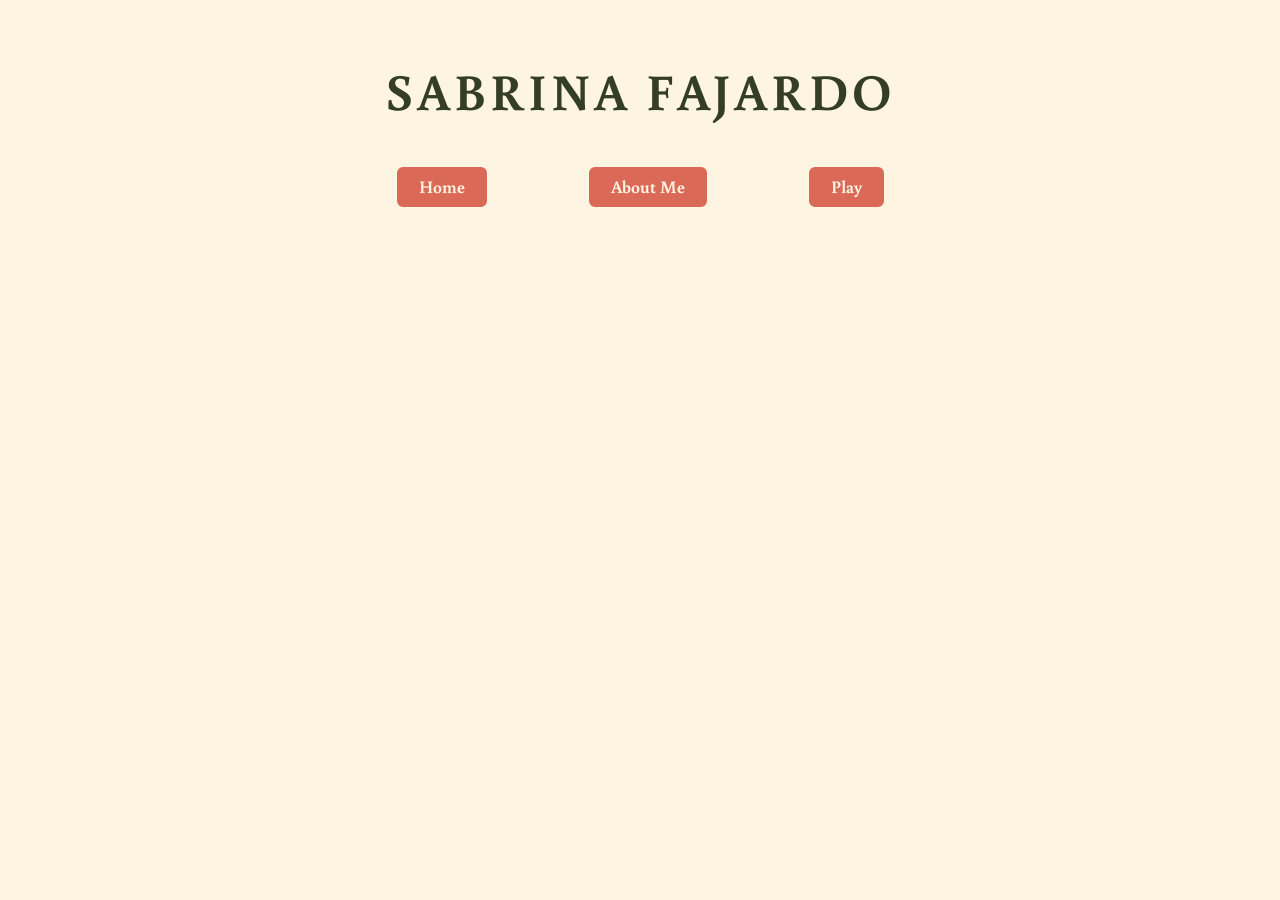
==== about.html @ 9983302a "Initial commit: Main home page with working buttons" ====
<!DOCTYPE html>
<html lang="en">
<head>
    <meta charset="UTF-8">
    <meta name="viewport" content="width=device-width, initial-scale=1.0">
    <title>Sabrina Fajardo | About</title>

    <link rel="stylesheet" href="style.css">

    <link rel="preconnect" href="https://fonts.googleapis.com">
    <link rel="preconnect" href="https://fonts.gstatic.com" crossorigin>
    <link href="https://fonts.googleapis.com/css2?family=Buenard:wght@400..700&display=swap" rel="stylesheet">
</head>
<body>

    <header>
        <h1>SABRINA FAJARDO</h1>        
        <div class="button-container">
            <a href="index.html" class="btn primary">Home</a>
            <a href="about.html" class="btn primary">About Me</a>
            <a href="play.html" class="btn primary">Play</a>
        </div>
    </header>
</body>
---- style.css ----
:root {
    --beige-color: #fdf4e2;
    --orange-color: #DA661A;
    --pink-color: #DA6A57;
    --green-color: #343d25;
    --brown-color: #592d10;
    --heading-font: 'Buenard', serif;
}

    body {
        font-family: -apple-system, var(--heading-font), "Segoe UI", Roboto, 
        Helvetica, Arial, sans-serif;
        line-height: 1.6;
        margin: 0;
        padding: 0;
        color: var(--green-color);
        background-color: var(--beige-color);

    }

    header {
        padding: 1rem 10%;
        text-align: center;
        color: var(--green-color);
        h1 {
            letter-spacing: 4px;
            font-size: 3.2rem;
        }
        h2 {
            font-size: 2rem;
            padding: 1rem 5%;
        }
        h3 {
            text-align: left;
        }
    }

    main {
        max-width: 1000px;
        margin: auto;
        p {
            font-size: 1.25rem
        }
    }

    section {
        margin-bottom: 3rem;
    }

    h1, h2, h3 {
        color: var(--green-color);
    }

    .accent {
        color: var(--brown-color); 
    }

.button-container {
    display: flex;
    justify-content: center; 
    gap: 102px; 
    margin-top: 32px; 
}

.btn {
    padding: 4px 20px;
    text-decoration: none;
    font-weight: bold;
    font-size: 1.1rem;
    border-radius: 6px; 
}

.btn.primary {
    background-color: var(--pink-color);
    color: var(--beige-color); 
    border: 2px solid var(--pink-color);
}

/* Circular Icon Styling */
.icon-circle {
    display: flex;
    align-items: center;
    justify-content: center;
    width: 50px;
    height: 50px;
    border-radius: 50%; /* This forces a perfect square into a circle */
    border: 2px solid var(--beige-color);
    color: var(--beige-color);
    transition: all 0.3s ease; /* Smooth animation when hovering */
}

/* Hover Effect: Inverts the colors so the circle fills with beige and the icon turns green */
.icon-circle:hover {
    background-color: var(--beige-color);
    color: var(--green-color);
    transform: translateY(-3px); /* Makes the button subtly pop up when hovered */
}

.split-layout {
    display: flex;
    align-items: center; 
    justify-content: space-between;
    gap: 64px; 
    width: 100%;
}

.text-box, .photo-box {
    flex: 1;
    margin: 20px;
}

.photo-box img {
    max-width: 100%;
    height: auto;
    border-radius: 8px; 
}

.photo-small img {
    max-width: 70%; 
}

@media (max-width: 768px) {
    .split-layout {
        flex-direction: column; 
    }
}

.divider-container {
    display: flex;
    align-items: center;
    gap: 24px;
    margin: px 0; 
    width: 100%;
}

.line {
    flex: 1; 
    height: 4px;
    background-color: var(--pink-color); 
}

footer {
    display: flex;
    justify-content: space-between; /* Pushes text left, icons right */
    align-items: center; /* Vertically centers the icons with the text */
    padding: 60px 5%;
    margin-top: 80px;
    background-color: var(--green-color); 
    color: var(--beige-color); 
    text-align: left; /* Aligns the paragraph text nicely on the left */
}

footer h2 {
    color: var(--beige-color);
    margin-bottom: 8px;
    margin-top: 0;
}

.social-links {
    display: flex;
    gap: 24px;
    /* Removed the top margin since they are now side-by-side with the text */
}

/* Mobile Responsiveness: Stacks the footer cleanly on phones */
@media (max-width: 768px) {
    footer {
        flex-direction: column;
        text-align: center;
        gap: 32px;
    }
}
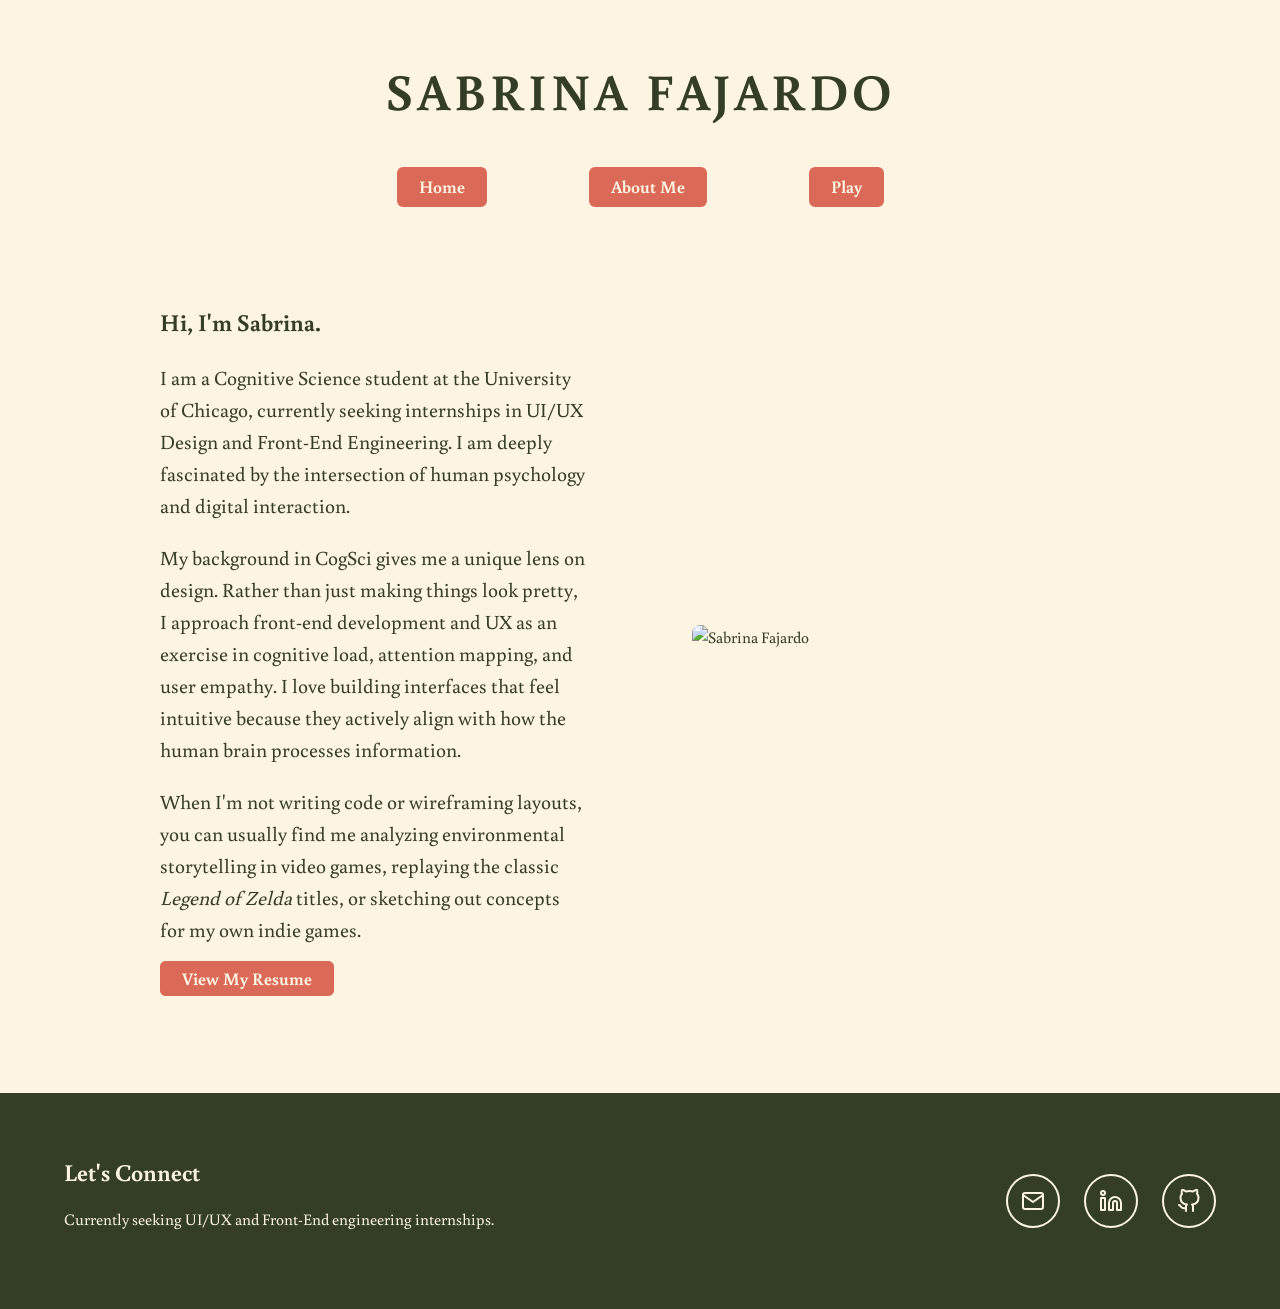
==== commit 15bebd2d: "Cleaned up code and filled in about me page" ====
--- a/about.html
+++ b/about.html
@@ -21,4 +21,52 @@
             <a href="play.html" class="btn primary">Play</a>
         </div>
     </header>
-</body>+</body>
+
+<main>
+    <div class="split-layout" style="margin-top: 40px; margin-bottom: 80px;">
+
+        <div class="text-box">
+            <h2>Hi, I'm Sabrina.</h2>
+            
+            <p>I am a Cognitive Science student at the University of Chicago, currently seeking internships in UI/UX Design and Front-End Engineering. I am deeply fascinated by the intersection of human psychology and digital interaction.</p>
+            
+            <p>My background in CogSci gives me a unique lens on design. Rather than just making things look pretty, I approach front-end development and UX as an exercise in cognitive load, attention mapping, and user empathy. I love building interfaces that feel intuitive because they actively align with how the human brain processes information.</p>
+            
+            <p>When I'm not writing code or wireframing layouts, you can usually find me analyzing environmental storytelling in video games, replaying the classic <em>Legend of Zelda</em> titles, or sketching out concepts for my own indie games.</p>
+            
+            <a href="Sabrina_Fajardo_Resume.pdf" target="_blank" class="btn primary" style="margin-top: 20px;">View My Resume</a>
+        </div>
+        <div class="photo-box">
+            <img src="Spain.jpg" alt="Sabrina Fajardo">
+        </div>
+    </div>
+</main>
+
+<footer id="contact">
+    <div class="footer-text">
+        <h2>Let's Connect</h2>
+        <p>Currently seeking UI/UX and Front-End engineering internships.</p>
+    </div>
+    
+    <div class="social-links">
+        <a href="mailto:sfajardo@uchicago.edu" class="icon-circle" aria-label="Email">
+            <svg width="24" height="24" viewBox="0 0 24 24" fill="none" stroke="currentColor" stroke-width="2" stroke-linecap="round" stroke-linejoin="round">
+                <path d="M4 4h16c1.1 0 2 .9 2 2v12c0 1.1-.9 2-2 2H4c-1.1 0-2-.9-2-2V6c0-1.1.9-2 2-2z"></path>
+                <polyline points="22,6 12,13 2,6"></polyline>
+            </svg>
+        </a>
+        <a href="https://www.linkedin.com/in/sabrina-fajardo-110404325/" target="_blank" class="icon-circle" aria-label="LinkedIn">
+            <svg width="24" height="24" viewBox="0 0 24 24" fill="none" stroke="currentColor" stroke-width="2" stroke-linecap="round" stroke-linejoin="round">
+                <path d="M16 8a6 6 0 0 1 6 6v7h-4v-7a2 2 0 0 0-2-2 2 2 0 0 0-2 2v7h-4v-7a6 6 0 0 1 6-6z"></path>
+                <rect x="2" y="9" width="4" height="12"></rect>
+                <circle cx="4" cy="4" r="2"></circle>
+            </svg>
+        </a>
+        <a href="https://github.com/SabrinaFajardo" target="_blank" class="icon-circle" aria-label="GitHub">
+            <svg width="24" height="24" viewBox="0 0 24 24" fill="none" stroke="currentColor" stroke-width="2" stroke-linecap="round" stroke-linejoin="round">
+                <path d="M9 19c-5 1.5-5-2.5-7-3m14 6v-3.87a3.37 3.37 0 0 0-.94-2.61c3.14-.35 6.44-1.54 6.44-7A5.44 5.44 0 0 0 20 4.77 5.07 5.07 0 0 0 19.91 1S18.73.65 16 2.48a13.38 13.38 0 0 0-7 0C6.27.65 5.09 1 5.09 1A5.07 5.07 0 0 0 5 4.77a5.44 5.44 0 0 0-1.5 3.78c0 5.42 3.3 6.61 6.44 7A3.37 3.37 0 0 0 9 18.13V22"></path>
+            </svg>
+        </a>
+    </div>
+</footer>
--- a/style.css
+++ b/style.css
@@ -169,4 +169,22 @@
         text-align: center;
         gap: 32px;
     }
+}
+
+/* Responsive 16:9 YouTube Embed Container */
+.video-wrapper {
+    position: relative;
+    padding-bottom: 56.25%; /* Forces a 16:9 aspect ratio */
+    height: 0;
+    overflow: hidden;
+    border-radius: 8px;
+}
+
+.video-wrapper iframe {
+    position: absolute;
+    top: 0;
+    left: 0;
+    width: 100%;
+    height: 100%;
+    border: 0;
 }
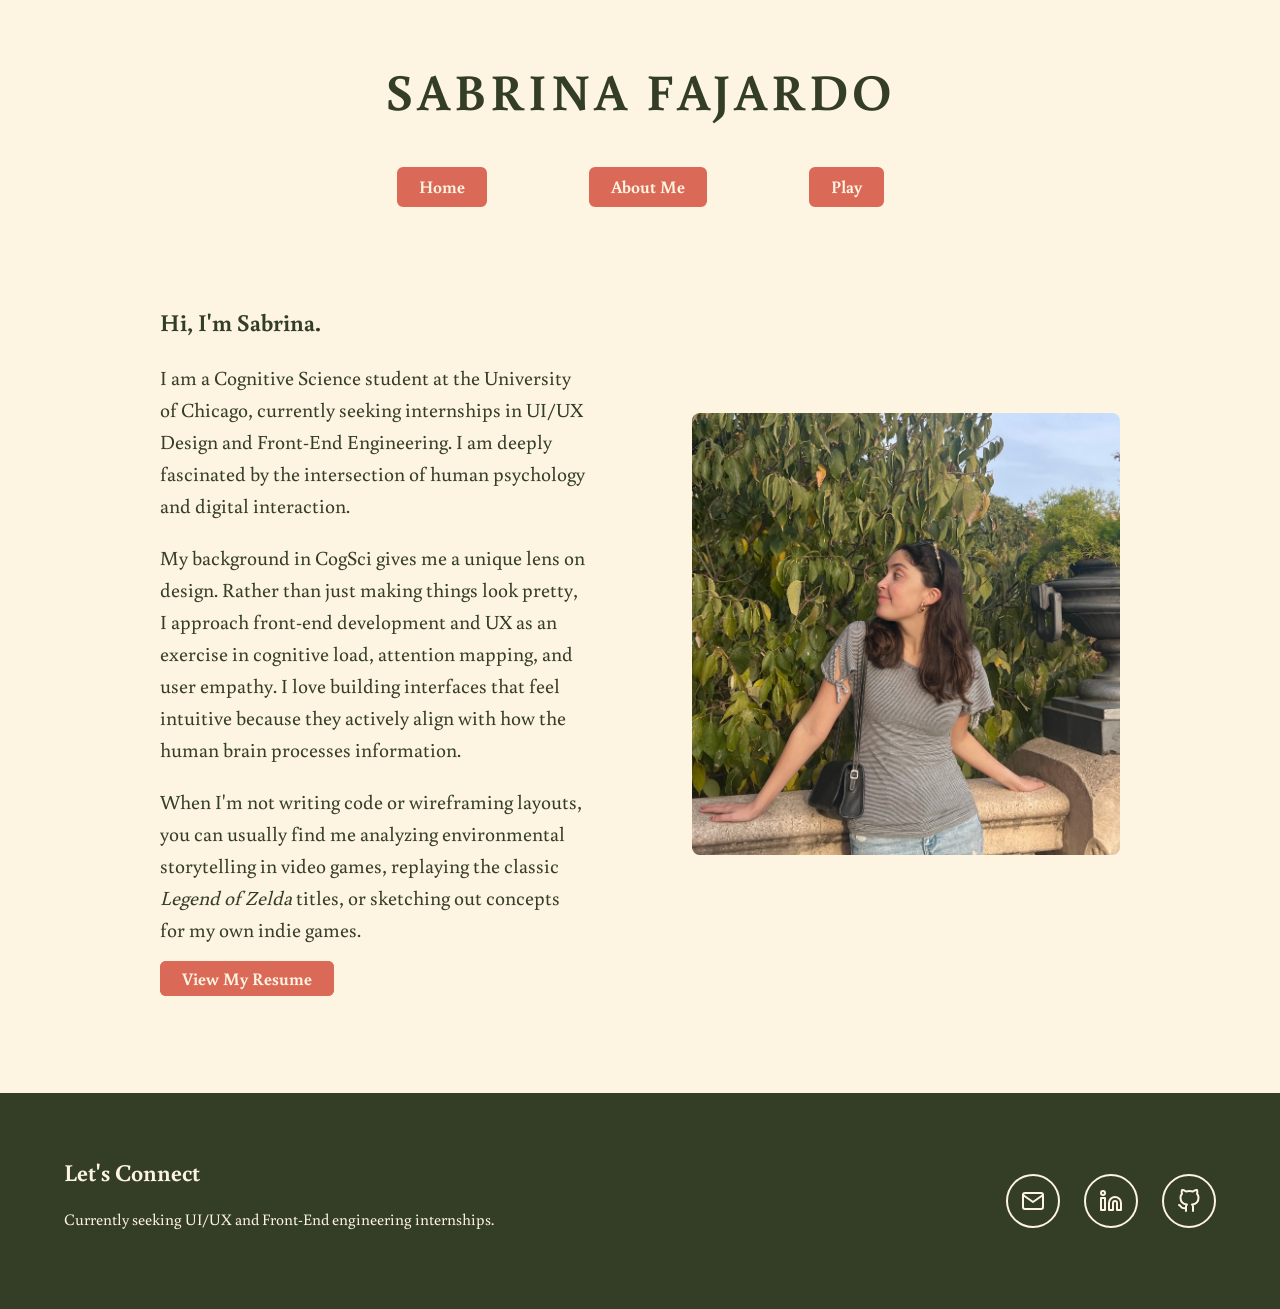
==== commit 4debca7f: "Fixed about image" ====
--- a/about.html
+++ b/about.html
@@ -38,7 +38,7 @@
             <a href="Sabrina_Fajardo_Resume.pdf" target="_blank" class="btn primary" style="margin-top: 20px;">View My Resume</a>
         </div>
         <div class="photo-box">
-            <img src="Spain.jpg" alt="Sabrina Fajardo">
+            <img src="Spain.JPG" alt="Sabrina Fajardo">
         </div>
     </div>
 </main>
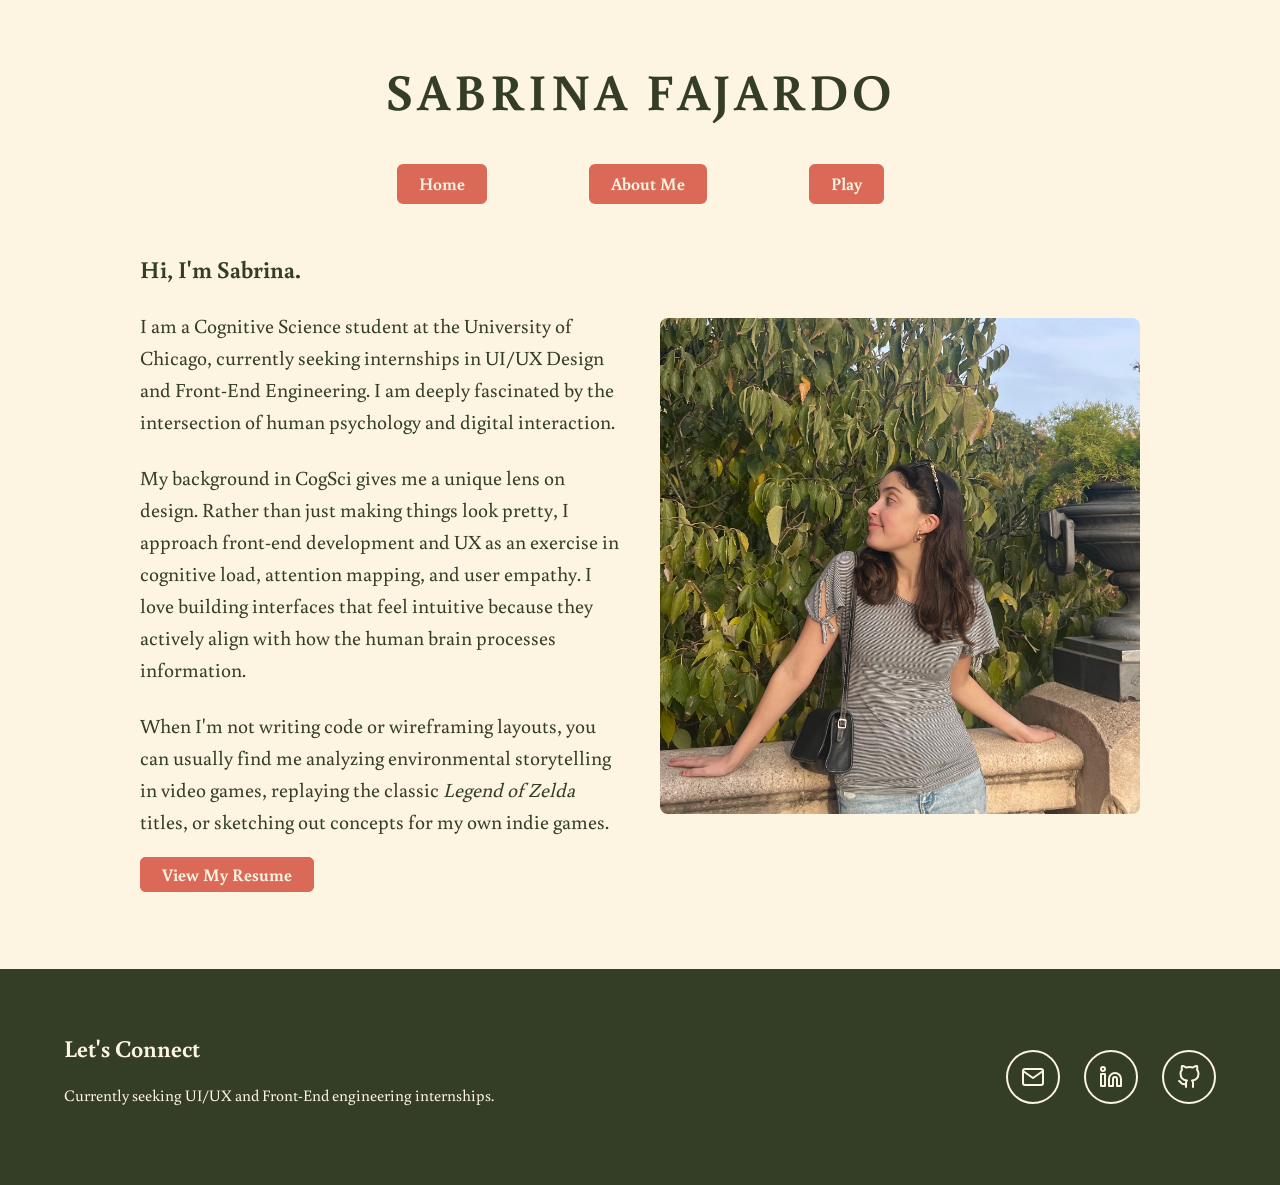
==== commit 465254f2: "Fixed spacing / formatting issues" ====
--- a/about.html
+++ b/about.html
@@ -24,7 +24,7 @@
 </body>
 
 <main>
-    <div class="split-layout" style="margin-top: 40px; margin-bottom: 80px;">
+    <div class="split-layout">
 
         <div class="text-box">
             <h2>Hi, I'm Sabrina.</h2>
@@ -35,7 +35,7 @@
             
             <p>When I'm not writing code or wireframing layouts, you can usually find me analyzing environmental storytelling in video games, replaying the classic <em>Legend of Zelda</em> titles, or sketching out concepts for my own indie games.</p>
             
-            <a href="Sabrina_Fajardo_Resume.pdf" target="_blank" class="btn primary" style="margin-top: 20px;">View My Resume</a>
+            <a href="UChicago-Resume.pdf" target="_blank" class="btn primary">View My Resume</a>
         </div>
         <div class="photo-box">
             <img src="Spain.JPG" alt="Sabrina Fajardo">
--- a/style.css
+++ b/style.css
@@ -19,16 +19,18 @@
     }
 
     header {
-        padding: 1rem 10%;
+        padding: 1rem 5%;
         text-align: center;
         color: var(--green-color);
         h1 {
             letter-spacing: 4px;
             font-size: 3.2rem;
+            margin-bottom: 0;
         }
         h2 {
             font-size: 2rem;
-            padding: 1rem 5%;
+            padding: 0.5rem 5%;
+            /*font-weight: normal;*/
         }
         h3 {
             text-align: left;
@@ -37,7 +39,8 @@
 
     main {
         max-width: 1000px;
-        margin: auto;
+        margin: 1rem auto;
+        padding: 0 20px;
         p {
             font-size: 1.25rem
         }
@@ -100,13 +103,30 @@
     display: flex;
     align-items: center; 
     justify-content: space-between;
-    gap: 64px; 
+    gap: 40px; 
+    margin: 30px 0;
     width: 100%;
 }
 
-.text-box, .photo-box {
+.text-box {
     flex: 1;
-    margin: 20px;
+    margin: 0;
+}
+
+
+.photo-box {
+    flex: 1;
+    margin: 0;
+}
+
+.text-box h2 {
+    margin-top: 0; 
+    margin-bottom: 0;
+}
+
+.text-box p {
+    margin-bottom: 24px;
+    line-height: 1.6;
 }
 
 .photo-box img {
@@ -129,7 +149,7 @@
     display: flex;
     align-items: center;
     gap: 24px;
-    margin: px 0; 
+    margin: 20px 0; 
     width: 100%;
 }
 
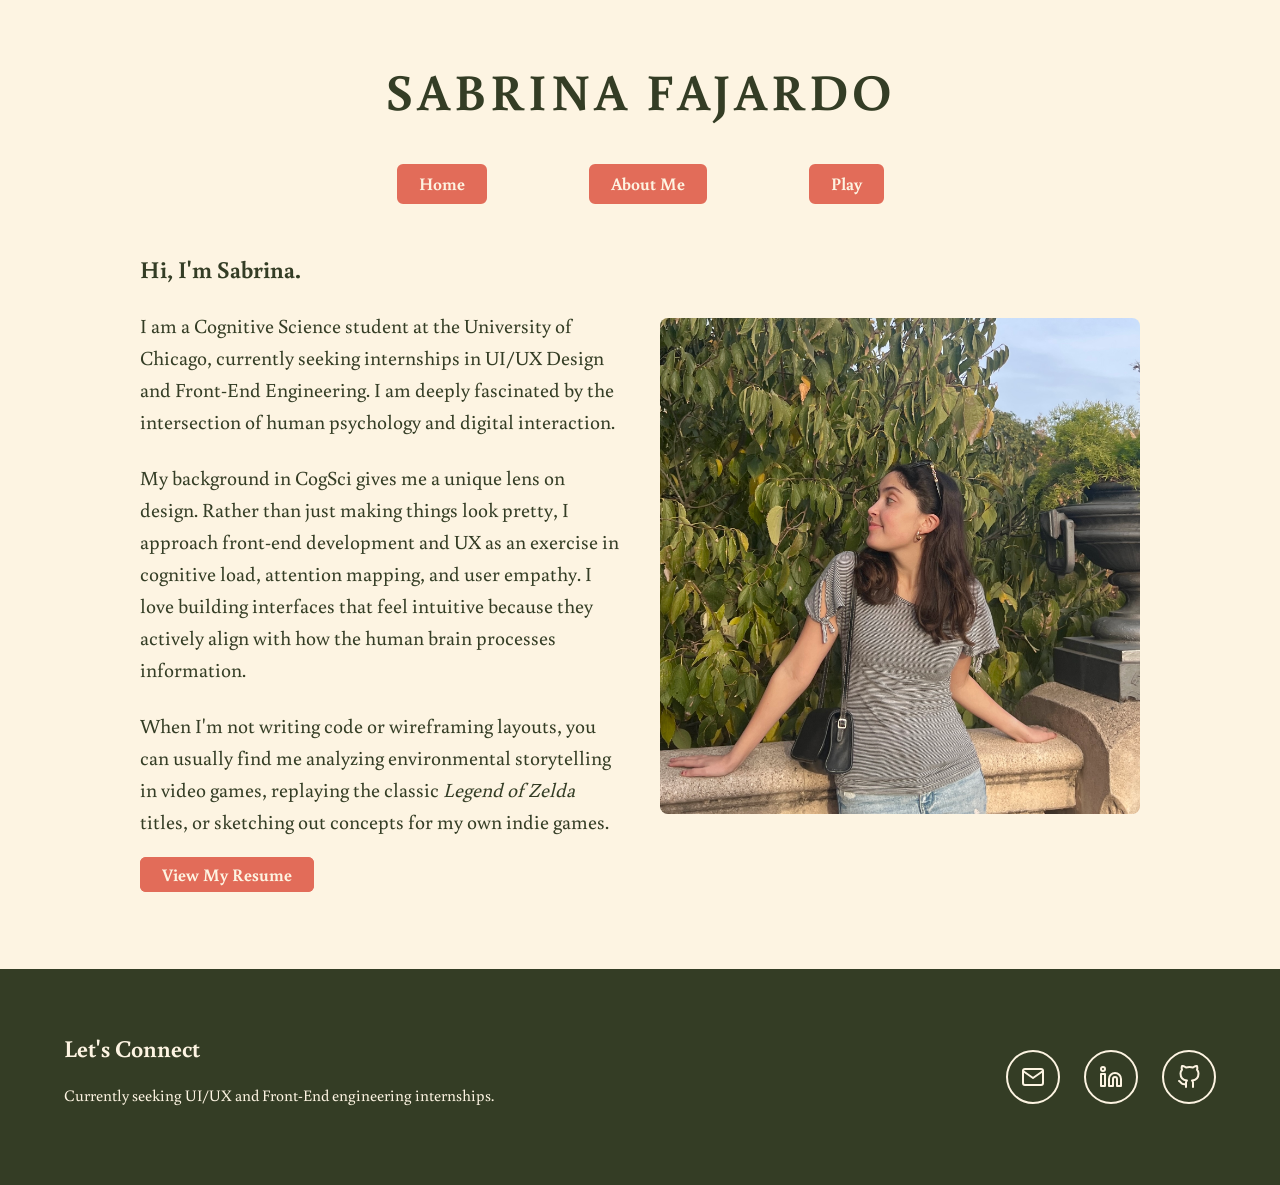
==== commit c21e96ac: "Added Favicons" ====
--- a/about.html
+++ b/about.html
@@ -4,6 +4,8 @@
     <meta charset="UTF-8">
     <meta name="viewport" content="width=device-width, initial-scale=1.0">
     <title>Sabrina Fajardo | About</title>
+    <link rel="icon" type="image/png" href="Favicon.png">
+
 
     <link rel="stylesheet" href="style.css">
 
--- a/style.css
+++ b/style.css
@@ -1,9 +1,10 @@
 :root {
     --beige-color: #fdf4e2;
     --orange-color: #DA661A;
-    --pink-color: #DA6A57;
+    --pink-color: #e26c59;
     --green-color: #343d25;
-    --brown-color: #592d10;
+    --light-green-color: #485435;
+    --brown-color: #69330f;
     --heading-font: 'Buenard', serif;
 }
 
@@ -30,6 +31,8 @@
         h2 {
             font-size: 2rem;
             padding: 0.5rem 5%;
+            margin-top: 1.5rem;
+            margin-bottom: 1rem;
             /*font-weight: normal;*/
         }
         h3 {
@@ -79,24 +82,28 @@
     border: 2px solid var(--pink-color);
 }
 
-/* Circular Icon Styling */
+.btn.secondary {
+    background-color: var(--light-green-color);
+    color: var(--beige-color); 
+    border: 2px solid var(--light-green-color);
+}
+
 .icon-circle {
     display: flex;
     align-items: center;
     justify-content: center;
     width: 50px;
     height: 50px;
-    border-radius: 50%; /* This forces a perfect square into a circle */
+    border-radius: 50%; 
     border: 2px solid var(--beige-color);
     color: var(--beige-color);
-    transition: all 0.3s ease; /* Smooth animation when hovering */
-}
-
-/* Hover Effect: Inverts the colors so the circle fills with beige and the icon turns green */
+    transition: all 0.3s ease; 
+}
+
 .icon-circle:hover {
     background-color: var(--beige-color);
     color: var(--green-color);
-    transform: translateY(-3px); /* Makes the button subtly pop up when hovered */
+    transform: translateY(-3px); 
 }
 
 .split-layout {
@@ -113,7 +120,6 @@
     margin: 0;
 }
 
-
 .photo-box {
     flex: 1;
     margin: 0;
@@ -149,25 +155,25 @@
     display: flex;
     align-items: center;
     gap: 24px;
-    margin: 20px 0; 
+    margin: 40px 0; 
     width: 100%;
 }
 
 .line {
     flex: 1; 
     height: 4px;
-    background-color: var(--pink-color); 
+    background-color: var(--green-color); 
 }
 
 footer {
     display: flex;
-    justify-content: space-between; /* Pushes text left, icons right */
-    align-items: center; /* Vertically centers the icons with the text */
+    justify-content: space-between; 
+    align-items: center; 
     padding: 60px 5%;
     margin-top: 80px;
     background-color: var(--green-color); 
     color: var(--beige-color); 
-    text-align: left; /* Aligns the paragraph text nicely on the left */
+    text-align: left; 
 }
 
 footer h2 {
@@ -179,10 +185,9 @@
 .social-links {
     display: flex;
     gap: 24px;
-    /* Removed the top margin since they are now side-by-side with the text */
-}
-
-/* Mobile Responsiveness: Stacks the footer cleanly on phones */
+    
+}
+
 @media (max-width: 768px) {
     footer {
         flex-direction: column;
@@ -191,10 +196,9 @@
     }
 }
 
-/* Responsive 16:9 YouTube Embed Container */
 .video-wrapper {
     position: relative;
-    padding-bottom: 56.25%; /* Forces a 16:9 aspect ratio */
+    padding-bottom: 56.25%; 
     height: 0;
     overflow: hidden;
     border-radius: 8px;
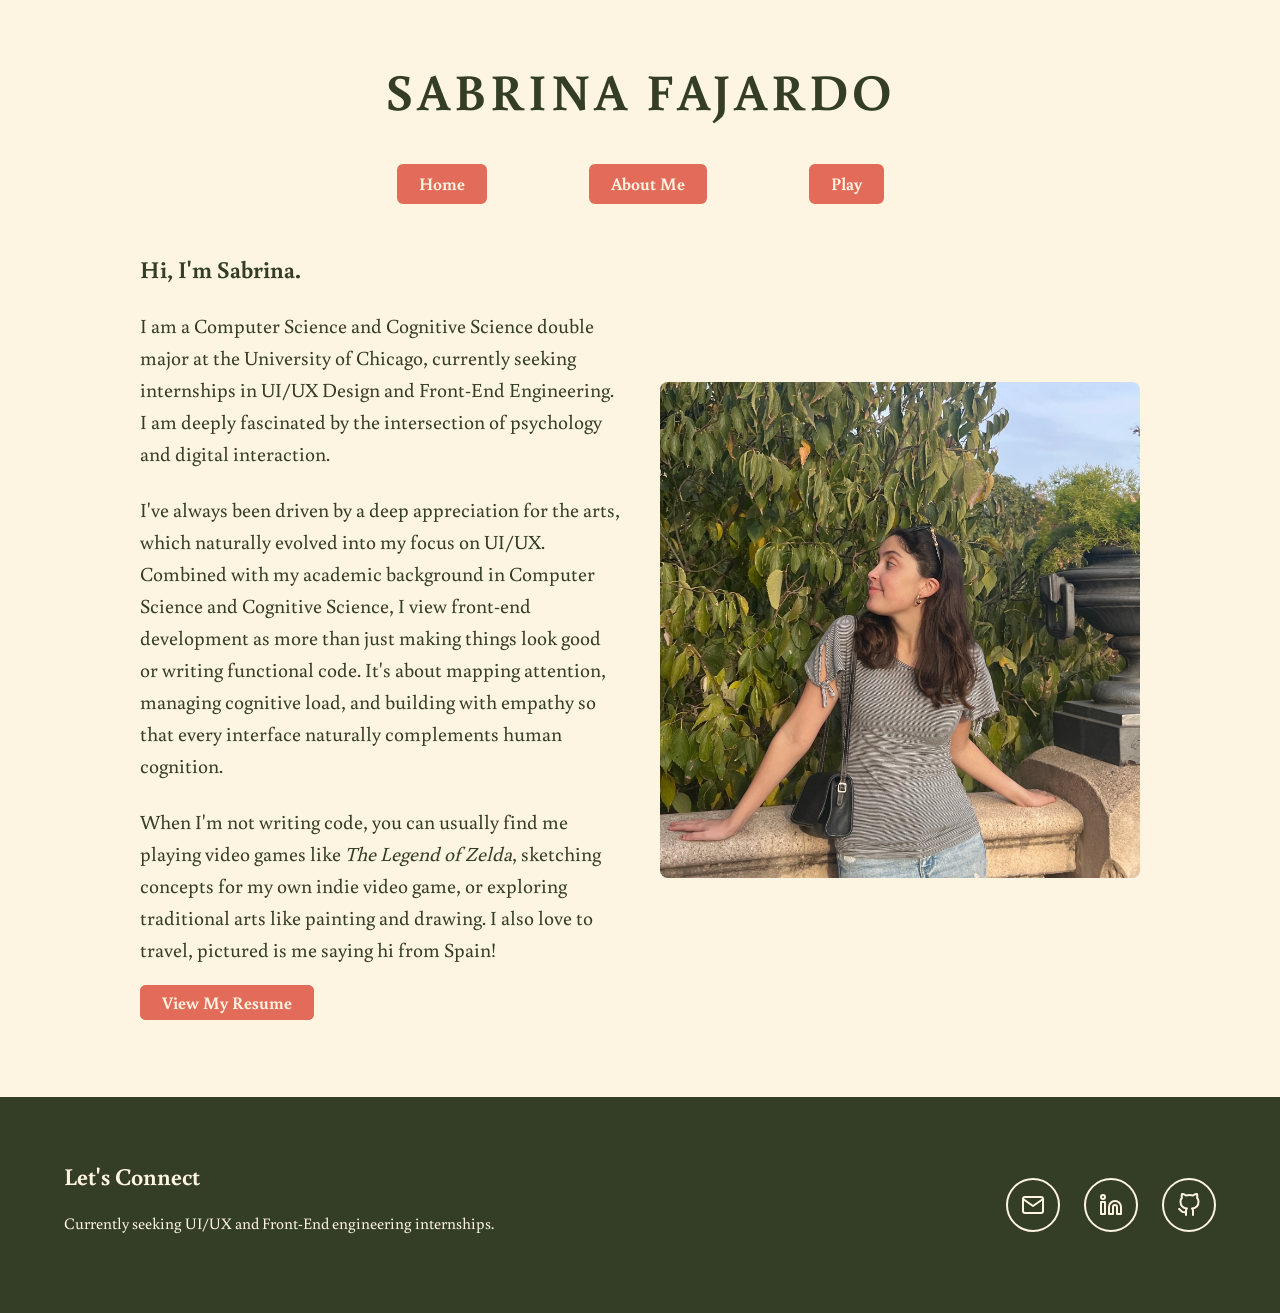
==== commit c36b90c4: "Reworked text" ====
--- a/about.html
+++ b/about.html
@@ -31,11 +31,11 @@
         <div class="text-box">
             <h2>Hi, I'm Sabrina.</h2>
             
-            <p>I am a Cognitive Science student at the University of Chicago, currently seeking internships in UI/UX Design and Front-End Engineering. I am deeply fascinated by the intersection of human psychology and digital interaction.</p>
+            <p>I am a Computer Science and Cognitive Science double major at the University of Chicago, currently seeking internships in UI/UX Design and Front-End Engineering. I am deeply fascinated by the intersection of psychology and digital interaction.</p>
             
-            <p>My background in CogSci gives me a unique lens on design. Rather than just making things look pretty, I approach front-end development and UX as an exercise in cognitive load, attention mapping, and user empathy. I love building interfaces that feel intuitive because they actively align with how the human brain processes information.</p>
+            <p>I've always been driven by a deep appreciation for the arts, which naturally evolved into my focus on UI/UX. Combined with my academic background in Computer Science and Cognitive Science, I view front-end development as more than just making things look good or writing functional code. It's about mapping attention, managing cognitive load, and building with empathy so that every interface naturally complements human cognition.</p>
             
-            <p>When I'm not writing code or wireframing layouts, you can usually find me analyzing environmental storytelling in video games, replaying the classic <em>Legend of Zelda</em> titles, or sketching out concepts for my own indie games.</p>
+            <p>When I'm not writing code, you can usually find me playing video games like <em>The Legend of Zelda</em>, sketching concepts for my own indie video game, or exploring traditional arts like painting and drawing. I also love to travel, pictured is me saying hi from Spain!</p>
             
             <a href="UChicago-Resume.pdf" target="_blank" class="btn primary">View My Resume</a>
         </div>
